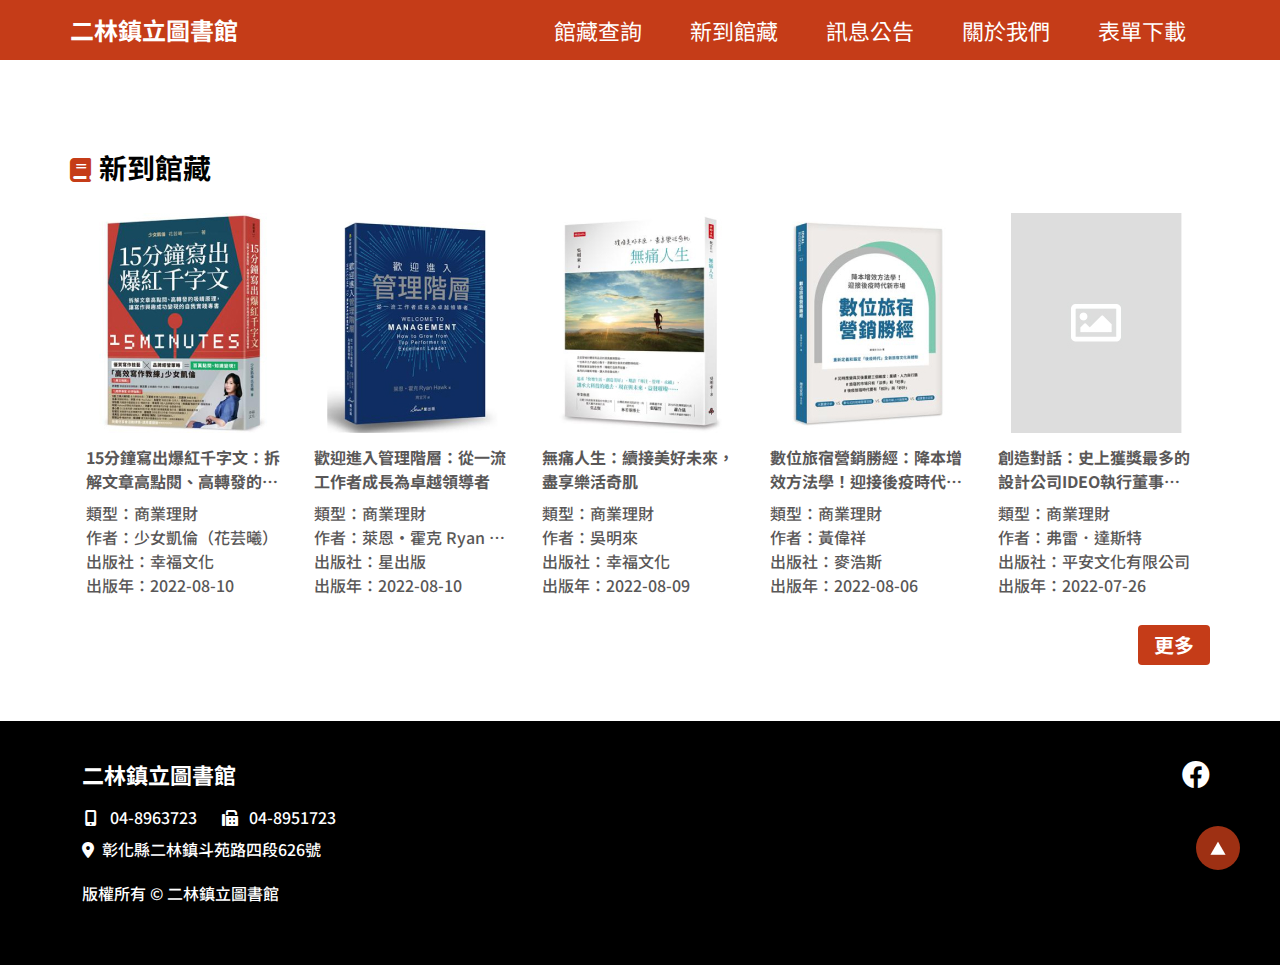
==== index.html @ ba922858 "1107-1800-index" ====
<!DOCTYPE html>
<html lang="zh-hant">

<head>
    <meta charset="UTF-8">
    <meta name="viewport" content="width=device-width, initial-scale=1.0">
    <title>二林圖書館-首頁</title>
    <!-- bootstrap -->
    <link rel="stylesheet" href="scss/bootstrap.min.css">
    <!-- css -->
    <link rel="stylesheet" href="scss/style.css">

</head>

<body>
    <!-- header -->
    <header id="header"></header>

    <main>
        <!-- 新到館藏 -->
        <section class="content-newbook">
            <div class="container">
                <h2><i class="fas fa-book"></i>新到館藏</h2>
                <div class="new-book-gp">
                    <a class="block" href="book-info.html">
                        <div class="top">
                            <img src="img/book1.jpg" alt="書籍封面">
                        </div>
                        <div class="bottom">
                            <div class="title ellipsis-lineClamp ">
                                15分鐘寫出爆紅千字文：拆解文章高點閱、高轉發的吸睛原理，讓寫作興趣成功變現的自我實踐專書
                            </div>
                            <div class="text-gp">
                                <p>類型：商業理財</p>
                                <p class="ellipsis">作者：少女凱倫（花芸曦）</p>
                                <p class="ellipsis">出版社：幸福文化</p>
                                <p>出版年：2022-08-10</p>
                            </div>
                        </div>
                    </a>
                    <a class="block" href="book-info.html">
                        <div class="top">
                            <img src="img/book2.jpg" alt="書籍封面">
                        </div>
                        <div class="bottom">
                            <div class="title ellipsis-lineClamp ">
                                歡迎進入管理階層：從一流工作者成長為卓越領導者
                            </div>
                            <div class="text-gp">
                                <p>類型：商業理財</p>
                                <p class="ellipsis">作者：萊恩・霍克 Ryan Hawk</p>
                                <p class="ellipsis">出版社：星出版</p>
                                <p>出版年：2022-08-10</p>
                            </div>
                        </div>
                    </a>
                    <a class="block" href="book-info.html">
                        <div class="top">
                            <img src="img/book3.jpg" alt="書籍封面">
                        </div>
                        <div class="bottom">
                            <div class="title ellipsis-lineClamp ">
                                無痛人生：續接美好未來，盡享樂活奇肌
                            </div>
                            <div class="text-gp">
                                <p>類型：商業理財</p>
                                <p class="ellipsis">作者：吳明來</p>
                                <p class="ellipsis">出版社：幸福文化</p>
                                <p>出版年：2022-08-09</p>
                            </div>
                        </div>
                    </a>
                    <a class="block" href="book-info.html">
                        <div class="top">
                            <img src="img/book4.jpg" alt="書籍封面">
                        </div>
                        <div class="bottom">
                            <div class="title ellipsis-lineClamp ">
                                數位旅宿營銷勝經：降本增效方法學！迎接後疫時代新市場
                            </div>
                            <div class="text-gp">
                                <p>類型：商業理財</p>
                                <p class="ellipsis">作者：黃偉祥</p>
                                <p class="ellipsis">出版社：麥浩斯</p>
                                <p>出版年：2022-08-06</p>
                            </div>
                        </div>
                    </a>
                    <a class="block" href="book-info.html">
                        <div class="top">
                            <img src="img/noimg.jpg" alt="書籍封面">
                        </div>
                        <div class="bottom">
                            <div class="title ellipsis-lineClamp ">
                                創造對話：史上獲獎最多的設計公司IDEO執行董事親授，掌握人心的7個頂尖溝通策略
                            </div>
                            <div class="text-gp">
                                <p>類型：商業理財</p>
                                <p class="ellipsis">作者：弗雷．達斯特</p>
                                <p class="ellipsis">出版社：平安文化有限公司</p>
                                <p>出版年：2022-07-26</p>
                            </div>
                        </div>
                    </a>
                </div>
                <div class="w-100 text-end">
                    <button type="button" onclick="javascript:location.href='book-info.html'">更多</button>
                </div>
            </div>
        </section>
    </main>

    <!-- footer -->
    <footer id="footer"></footer>

    <!-- jquery -->
    <script src="js/jquery-min.js"></script>

    <!-- bootstrap -->
    <script src="js/bootstrap.bundle.min.js"></script>

    <!-- 引入html header&footer -->
    <script>
        $(function () {
            $("#header").load('header.html');
            $("#footer").load("footer.html");
        });
    </script>

</body>

</html>
---- scss/style.css ----
@charset "UTF-8";
* {
  font-family: "Noto Sans TC", "微軟正黑體", sans-serif;
  box-sizing: border-box !important;
  /* font-awesome icon */
  /* type */
  /* 跳到主要內容區塊 */
}
* .container {
  width: 100%;
  max-width: 1140px;
  margin: auto;
  padding: 40px 0 56px 0;
}
@media (max-width: 1024px) {
  * .container {
    padding: 40px;
    max-width: unset;
  }
}
@media (max-width: 768px) {
  * .container {
    padding: 32px;
  }
}
@media (max-width: 568px) {
  * .container {
    padding: 24px;
  }
}
* #AU {
  font-size: 1.25rem;
  color: transparent;
  margin: 0 12px;
}
* #AU:focus {
  color: white !important;
}
* #AC {
  position: absolute;
  left: 7%;
  font-size: 1.25rem;
  color: #dcdddd;
  margin: 0 12px;
  color: transparent;
}
* #AC:focus {
  color: #F09C86;
}
@media (max-width: 1366px) {
  * #AC {
    left: -10px;
  }
}
* #AZ {
  color: transparent;
}
* #AZ:focus {
  position: absolute;
  left: 0;
  font-size: 1.25rem;
  color: #dcdddd;
  margin: 0 12px;
  color: white;
}
* h1 {
  font-size: 1.875rem;
  color: #C53C18;
  padding: 0;
  margin: 0;
  line-height: 1.25;
}
* h2 {
  font-size: 1.75rem;
  color: #C53C18;
  padding: 0;
  margin: 0;
  line-height: 1.25;
}
* h3 {
  font-size: 1.5rem;
  color: #C53C18;
  padding: 0;
  margin: 0;
  line-height: 1.25;
}
* h4 {
  font-size: 1.375rem;
  color: #C53C18;
  padding: 0;
  margin: 0;
  line-height: 1.25;
}
* h5 {
  font-size: 1.25rem;
  color: black;
  padding: 0;
  margin: 0;
  line-height: 1.25;
}
* p {
  font-size: 1rem;
  color: #595757;
  padding: 0;
  margin: 0;
  line-height: 1.5;
  font-weight: 500;
  text-align: justify;
  word-wrap: break-word;
  word-break: break-all;
}
* a {
  text-decoration: none !important;
  list-style: none !important;
  color: #C53C18;
}
* .notice {
  color: #da382d;
}
* i {
  margin-right: 8px;
}
* .i-icon-size {
  width: 18px !important;
  height: 18px !important;
  margin-right: 8px !important;
  -o-object-position: center;
     object-position: center;
  vertical-align: middle !important;
  text-align: center;
  color: #000;
}
* :focus {
  outline: #fcd256 dotted 3px !important;
}
* :focus > :focus-within {
  outline: #fcd256 dotted 3px !important;
}
* .clearfix {
  clear: both;
}
* h1,
* h2,
* h3,
* h4,
* h5,
* h6 {
  font-weight: bold;
}
* a {
  text-decoration: none;
  list-style: none;
}
* .ellipsis {
  overflow: hidden;
  white-space: nowrap;
  text-overflow: ellipsis;
}
* .ellipsis-lineClamp {
  display: -webkit-box;
  -webkit-line-clamp: 2; /*行數*/
  -webkit-box-orient: vertical;
  overflow: hidden;
}
* hr {
  border-top: 1px solid #F09C86;
  margin: 0;
  margin: auto;
}
* input[type=button],
* select {
  -webkit-appearance: none; /* Safari & Chrome */
  -moz-appearance: none; /* FireFox */
  appearance: none;
}
* input {
  display: inline-block;
  width: initial;
  height: 40px;
  border-radius: 8px;
  border: solid 1px #8F8F8F;
  background-color: white;
  color: #595757;
  padding: 0 16px;
  font-size: 1rem;
  line-height: 1.5;
}
* input[type=submit], * input[type=reset] {
  display: inline-block;
  width: initial;
  padding: 0 24px;
  height: 40px;
  background-color: #C53C18;
  color: white;
  font-size: 1.375rem;
  font-weight: bold;
  line-height: 40px;
  border: none;
  border-radius: 8px;
  text-decoration: none;
  cursor: pointer;
}
* input[type=submit]:hover, * input[type=reset]:hover {
  background-color: black;
}
@media (max-width: 568px) {
  * input[type=submit], * input[type=reset] {
    width: 100%;
  }
}
* input[type=button] {
  display: inline-block;
  width: initial;
  background-color: transparent;
  border: solid 1px #C53C18;
  border-radius: 8px;
  color: #C53C18;
  font-size: 1.375rem;
  font-weight: bold;
  padding: 0;
  text-decoration: none;
  margin: 12px 0;
  cursor: pointer;
}
* input[type=button]:hover {
  background-color: black;
  color: white;
  border: solid 1px black;
}
* input[disabled] {
  background-color: #F09C86;
}
* input[disabled]:hover {
  background-color: #F09C86;
}
* input[type=file] {
  border: none;
  padding: 0;
}
* input[type=checkbox], * input[type=radio] {
  width: 20px;
  height: 20px;
  line-height: 2;
  margin-right: 8px;
  margin-bottom: 0;
  display: inline;
}
@media (max-width: 568px) {
  * input[type=checkbox], * input[type=radio] {
    width: 25px;
    height: 25px;
  }
}
* ::-moz-placeholder {
  color: #595757;
  font-size: 1rem;
}
* ::placeholder {
  color: #595757;
  font-size: 1rem;
}
* label {
  margin-bottom: 12px;
  font-size: 1.25rem;
  font-weight: bold;
}
* input,
* select,
* textarea {
  width: 100%;
  margin-bottom: 12px;
  font-size: 1rem;
  color: #595757;
  border-radius: 5px;
  border: solid 1px #8F8F8F;
}
* select {
  width: 100%;
  height: 40px;
  border-radius: 5px;
  border: solid 1px #8F8F8F;
  background: url("../img/chevron-down-solid.svg") no-repeat scroll transparent;
  background-position: 97% center;
  background-color: white;
  color: #595757;
  padding: 0 16px;
}
* select::-ms-expand {
  display: none;
}
* select option {
  color: #595757;
}
* .radio-gp {
  position: relative;
  cursor: pointer;
  font-size: 22px;
  -webkit-user-select: none;
  -moz-user-select: none;
  user-select: none;
  font-size: 1.375rem;
  line-height: 2.0625rem;
  display: inline-block;
  padding-left: 40px;
  padding-right: 20px;
  margin-top: 12px;
}
* .radio-gp input {
  position: absolute;
  opacity: 0;
  cursor: pointer;
}
* .radio-gp input[type=radio] {
  margin-right: 36px;
}
* .radio-gp input[type=radio]:disabled ~ span {
  background-color: #FCF4F1;
}
* .radio-gp input:checked ~ .checkmark {
  background-color: #C53C18;
}
* .radio-gp input:checked ~ .checkmark:after {
  display: block;
}
* .radio-gp .checkmark {
  position: absolute;
  top: 2px;
  left: 0;
  height: 22px;
  width: 22px;
  background-color: white;
  border: 1px solid #8F8F8F;
  border-radius: 50%;
  margin-right: 36px;
}
* .radio-gp .checkmark:after {
  content: "";
  position: absolute;
  display: none;
  top: 50%;
  left: 50%;
  width: 7px;
  height: 7px;
  transform: translate(-50%, -50%);
  border-radius: 50%;
  background: white;
}
* .radio-gp .sticky {
  position: fixed;
  top: 0;
  width: 100%;
}
* .checkbox-gp {
  position: relative;
  cursor: pointer;
  font-size: 22px;
  -webkit-user-select: none;
  -moz-user-select: none;
  user-select: none;
  font-size: 1.375rem;
  line-height: 2.0625rem;
  display: inline-block;
  padding-left: 40px;
  padding-right: 20px;
  margin-top: 12px;
}
* .checkbox-gp input {
  position: absolute;
  opacity: 0;
  cursor: pointer;
}
* .checkbox-gp input[type=checkbox] {
  margin-right: 36px;
}
* .checkbox-gp input[type=checkbox]:disabled ~ span {
  background-color: #FCF4F1;
}
* .checkbox-gp input:checked ~ .checkmark {
  background-color: #C53C18;
}
* .checkbox-gp input:checked ~ .checkmark:after {
  display: block;
}
* .checkbox-gp .checkmark {
  position: absolute;
  top: 2px;
  left: 0;
  height: 22px;
  width: 22px;
  background-color: white;
  border: 1px solid #8F8F8F;
  border-radius: 10%;
  margin-right: 36px;
}
* .checkbox-gp .checkmark:after {
  content: "";
  position: absolute;
  display: none;
  top: 13%;
  left: 35%;
  width: 8px;
  height: 13px;
  border: solid white;
  border-width: 0 3px 3px 0;
  transform: rotate(45deg);
}
* .switch-gp {
  position: relative;
  display: inline-block;
  margin-top: 12px;
  padding-left: 70px;
}
* .switch-gp input {
  opacity: 0;
  width: 0;
  height: 0;
}
* .switch-gp input:checked + .slider {
  background-color: #C53C18;
}
* .switch-gp input:checked + .slider:before {
  transform: translateX(24px);
}
* .switch-gp input[type=checkbox] {
  margin-right: 36px;
}
* .switch-gp input[type=checkbox]:disabled ~ span {
  background-color: #FCF4F1;
}
* .switch-gp .slider {
  width: 50px;
  height: 24px;
  position: absolute;
  cursor: pointer;
  top: 0;
  left: 0;
  right: 0;
  bottom: 0;
  background-color: #8F8F8F;
  transition: 0.4s;
  border-radius: 50px;
}
* .switch-gp .slider:before {
  position: absolute;
  content: "";
  height: 18px;
  width: 18px;
  left: 4px;
  bottom: 3px;
  background-color: white;
  transition: 0.4s;
  border-radius: 50%;
}
* .states {
  text-align: center;
  color: white;
  padding: 3px 5px;
  border-radius: 5px;
  font-size: 1rem;
  margin: 0;
}
* .state-green {
  background-color: #88bc3b;
}
* .state-blue {
  background-color: #0290cc;
}
* .state-gray {
  background-color: #797979;
}
* .state-red {
  background-color: #da382d;
}
* .state-orange {
  background-color: #f2aa1f;
}
* button {
  padding: 5px 16px;
  background-color: #C53C18;
  border-radius: 4px;
  border: none;
  font-size: 1.25rem;
  color: white;
  font-weight: bold;
  cursor: pointer;
}
* button:hover {
  background-color: black;
  transition-duration: 0.5s;
}
* button[disabled] {
  background-color: #F09C86;
}
* button[disabled]:hover {
  background-color: #F09C86;
}
* button .fas {
  margin-right: 20px;
}
* .bg-green {
  background-color: #90c541;
}
* .btn-outline {
  padding: 4px 16px;
  background-color: transparent;
  border: solid 1px #C53C18;
  font-size: 1.375rem;
  color: #C53C18;
  font-weight: bold;
  border-radius: 8px;
}
@media (max-width: 568px) {
  * .btn-outline {
    margin-bottom: 12px;
  }
}
* .btn-outline:hover {
  background-color: black;
  box-shadow: black 0 0 0 1px;
  color: white;
  transition-duration: 0.5s;
}
* .btn-outline:hover a {
  color: white !important;
}
* .btn-outline[disabled] {
  background-color: #F09C86;
}
* .btn-outline[disabled]:hover {
  background-color: #F09C86;
}
* .btn-outline .fas {
  margin-right: 20px;
}
* .outline-BK {
  border: solid 1px black;
  color: black;
}
* .for_accessibility .go-main {
  position: absolute;
  top: 8px;
  left: 0;
  z-index: 1000;
  width: 1px;
  height: 1px;
  white-space: nowrap;
  overflow: hidden;
  color: #fff;
}
@media (max-width: 1536px) {
  * .for_accessibility .go-main {
    left: 21%;
  }
}
@media (max-width: 1024px) {
  * .for_accessibility .go-main {
    left: 5%;
  }
}
* .for_accessibility .go-main:focus {
  width: auto;
  height: auto;
  padding: 6px;
  background-color: #000;
}
* .for_accessibility div {
  position: absolute;
  width: 2px;
  height: 2px;
  background-color: transparent;
  opacity: 0.1;
}
* .swiper-container {
  background: white;
}
@media (max-width: 568px) {
  * .swiper-container .swiper-button-next,
  * .swiper-container .swiper-button-prev {
    display: none;
  }
}
* .swiper-container .swiper-slide {
  position: relative;
  text-align: center;
  font-size: 18px;
  /* Center slide text vertically */
  display: flex;
  justify-content: center;
  align-items: center;
}
* .swiper-container .swiper-slide:hover .info {
  bottom: 0;
}
* .swiper-container .swiper-slide img {
  width: 100%;
  height: 450px;
  -o-object-fit: cover;
     object-fit: cover;
}
@media (max-width: 568px) {
  * .swiper-container .swiper-slide img {
    height: unset;
    aspect-ratio: 16/9;
  }
}
* .swiper-container .swiper-slide .info {
  position: absolute;
  bottom: -100%;
  background-color: rgba(0, 0, 0, 0.3);
  color: white;
  width: 100%;
  padding: 8px 16px;
  font-size: 1rem;
  transition: 0.5s;
}
* .modal-template {
  padding: 0;
}
* .modal-template .modal-dialog {
  max-width: 650px;
}
* .modal-template .modal-dialog .modal-content {
  border-radius: 15px;
}
* .modal-template .modal-dialog .modal-content .modal-header {
  width: 100%;
  border-bottom: none;
  padding: 0;
  margin: 36px 0;
}
@media (max-width: 320px) {
  * .modal-template .modal-dialog .modal-content .modal-header {
    margin-top: 20px;
  }
}
* .modal-template .modal-dialog .modal-content .modal-header .modal-title {
  width: 100%;
  text-align: center;
}
* .modal-template .modal-dialog .modal-content .modal-header .close {
  position: absolute;
  top: 16px;
  right: 16px;
}
* .modal-template .modal-dialog .modal-content .modal-header .close:hover {
  background-color: unset;
}
* .modal-template .modal-dialog .modal-content .modal-body {
  width: 100%;
  margin: auto;
  padding: 0 56px;
}
@media (max-width: 568px) {
  * .modal-template .modal-dialog .modal-content .modal-body {
    padding: 0 32px;
  }
}
@media (max-width: 320px) {
  * .modal-template .modal-dialog .modal-content .modal-body {
    padding: 0 32px;
  }
}
* .modal-template .modal-dialog .modal-content .modal-body img {
  width: 80px;
  height: 80px;
  margin-bottom: 12px;
}
* .modal-template .modal-dialog .modal-content .modal-body .form-gp {
  width: 100%;
  display: flex;
  justify-content: space-between;
  flex-wrap: wrap;
  margin-bottom: 20px;
}
@media (max-width: 568px) {
  * .modal-template .modal-dialog .modal-content .modal-body .form-gp {
    flex-wrap: wrap;
    margin-bottom: 12px;
  }
}
* .modal-template .modal-dialog .modal-content .modal-body .form-gp label {
  width: 40%;
  font-size: 1.25rem;
  line-height: 1.5;
  font-weight: bold;
  color: black;
  margin: 0;
}
@media (max-width: 568px) {
  * .modal-template .modal-dialog .modal-content .modal-body .form-gp label {
    width: 100%;
  }
}
* .modal-template .modal-dialog .modal-content .modal-body .form-gp input,
* .modal-template .modal-dialog .modal-content .modal-body .form-gp select {
  width: 60%;
}
@media (max-width: 568px) {
  * .modal-template .modal-dialog .modal-content .modal-body .form-gp input,
  * .modal-template .modal-dialog .modal-content .modal-body .form-gp select {
    width: 100%;
  }
}
* .modal-template .modal-dialog .modal-content .modal-body .form-gp .text {
  width: 100%;
  display: flex;
  justify-content: flex-end;
  font-size: 1rem;
}
* .modal-template .modal-dialog .modal-content .modal-body .form-gp .text p {
  padding-top: 0;
  text-align: right;
  font-weight: normal;
}
* .modal-template .modal-dialog .modal-content .modal-body .code-gp {
  width: 100%;
  padding: 0;
  display: flex;
  margin-bottom: 12px;
  flex-wrap: wrap;
  margin-bottom: 20px;
}
@media (max-width: 1024px) {
  * .modal-template .modal-dialog .modal-content .modal-body .code-gp {
    justify-content: start;
  }
}
* .modal-template .modal-dialog .modal-content .modal-body .code-gp label {
  width: 40%;
  text-align: left;
}
@media (max-width: 568px) {
  * .modal-template .modal-dialog .modal-content .modal-body .code-gp label {
    width: 30%;
  }
}
* .modal-template .modal-dialog .modal-content .modal-body .code-gp .text-gp {
  width: 50%;
  display: flex;
  align-items: center;
}
@media (max-width: 568px) {
  * .modal-template .modal-dialog .modal-content .modal-body .code-gp .text-gp {
    width: 100%;
    justify-content: start;
    flex-wrap: wrap;
  }
}
* .modal-template .modal-dialog .modal-content .modal-body .code-gp .text-gp .code {
  width: 60%;
  margin-right: 10px;
}
@media (max-width: 568px) {
  * .modal-template .modal-dialog .modal-content .modal-body .code-gp .text-gp .code {
    width: 100%;
    justify-content: space-between;
    margin-bottom: 15px;
  }
}
@media (max-width: 320px) {
  * .modal-template .modal-dialog .modal-content .modal-body .code-gp .text-gp .code {
    margin-right: 0;
  }
}
* .modal-template .modal-dialog .modal-content .modal-body .code-gp .text-gp .RP {
  height: 25px;
  margin: 0;
  margin-right: 10px;
}
@media (max-width: 1366px) {
  * .modal-template .modal-dialog .modal-content .modal-body .code-gp .text-gp .RP {
    width: auto;
    max-height: unset;
    height: 30px;
  }
}
@media (max-width: 568px) {
  * .modal-template .modal-dialog .modal-content .modal-body .code-gp .text-gp .RP {
    height: 35px;
    margin-left: 0;
  }
}
@media (max-width: 320px) {
  * .modal-template .modal-dialog .modal-content .modal-body .code-gp .text-gp .RP {
    height: 30px;
  }
}
* .modal-template .modal-dialog .modal-content .modal-body .code-gp .text-gp .reform {
  height: 20px;
  width: 20px;
  margin: 0;
}
* .modal-template .modal-dialog .modal-content .modal-body h6 {
  margin-bottom: 4px;
}
* .modal-template .modal-dialog .modal-content .modal-body p {
  margin-bottom: 20px;
}
* .modal-template .modal-dialog .modal-content .modal-body p.notice {
  text-align: right;
}
* .modal-template .modal-dialog .modal-content .modal-footer {
  border-top: none;
  margin-bottom: 48px;
  padding: 0;
  padding: 0 56px;
}
@media (max-width: 568px) {
  * .modal-template .modal-dialog .modal-content .modal-footer {
    padding: 0 32px;
    display: flex;
    flex-direction: column;
  }
  * .modal-template .modal-dialog .modal-content .modal-footer button {
    width: 100%;
    margin: 0;
  }
  * .modal-template .modal-dialog .modal-content .modal-footer button:not(:first-child) {
    margin-top: 20px;
  }
}
* .bgimg {
  -o-object-fit: cover;
     object-fit: cover;
  width: 100%;
  min-height: 100vh;
  -o-object-position: center center;
     object-position: center center;
}
* .pagination {
  width: 100%;
  display: flex;
  justify-content: flex-end;
  margin-top: 36px;
  white-space: nowrap;
  flex-direction: row;
}
@media (max-width: 568px) {
  * .pagination {
    justify-content: center;
    text-align: left;
    white-space: unset;
  }
}
* .pagination ul {
  margin: 0;
  padding: 0;
}
* .pagination ul li {
  display: inline;
  text-decoration: none;
  padding: 0;
}
* .pagination ul li a {
  display: inline;
  padding: 5px 12px;
  border: solid 1px #F09C86;
  margin: -2px;
  font-size: 1rem;
  line-height: 3rem;
  color: #C53C18;
}
@media (max-width: 375px) {
  * .pagination ul li a {
    width: 100%;
    padding: 5px 15px;
  }
}
@media (max-width: 320px) {
  * .pagination ul li a {
    width: 100%;
    padding: 5px 10px;
  }
}
* .pagination ul li a:hover {
  background-color: #F09C86;
}
* .pagination ul li .active {
  background-color: #C53C18;
  color: white;
}
* .pagination ul li .fas {
  font-size: 1rem;
  color: #C53C18;
}

body.modal-open {
  padding-right: 0px !important;
  padding-left: 0px !important;
  overflow-y: auto;
}

html {
  box-sizing: border-box;
  scroll-behavior: smooth;
}
@media (max-width: 375px) {
  html {
    font-size: 0.875rem;
  }
}

body {
  width: 100%;
  font-size: 1rem;
  margin: 0 !important;
  padding: 0 !important;
  background-color: white !important;
}
body .navbar {
  padding: 0;
}
body .navbar .mainMenu .pc {
  height: 60px;
  position: fixed;
  top: 0px;
  left: 0;
  z-index: 999;
  width: 100%;
  display: flex;
  justify-content: center;
  background-color: #C53C18;
}
@media (max-width: 768px) {
  body .navbar .mainMenu .pc {
    display: none;
  }
}
body .navbar .mainMenu .pc .container {
  padding: 0;
  margin: 0;
  width: 1140px;
  display: flex;
  justify-content: space-between;
}
body .navbar .mainMenu .pc .container .navbar-L {
  width: 25%;
  height: 100%;
  display: flex;
  align-items: center;
}
@media (max-width: 1024px) {
  body .navbar .mainMenu .pc .container .navbar-L {
    margin-left: 20px;
  }
}
body .navbar .mainMenu .pc .container .navbar-L img {
  width: 300px;
}
body .navbar .mainMenu .pc .container .navbar-L h1 {
  font-size: 1.5rem;
  color: white;
  margin: 0;
  padding: 0;
}
body .navbar .mainMenu .pc .container .navbar-R {
  width: 75%;
  height: 100%;
  color: white;
  display: flex;
  justify-content: flex-end;
  position: relative;
}
@media (max-width: 1024px) {
  body .navbar .mainMenu .pc .container .navbar-R {
    margin-right: 20px;
  }
}
body .navbar .mainMenu .pc .container .navbar-R a {
  color: inherit;
  display: inline;
}
body .navbar .mainMenu .pc .container .navbar-R a .titile {
  font-size: 1.375rem;
  margin: 10px;
  padding: 0;
  color: inherit;
  margin: 0;
}
body .navbar .mainMenu .pc .container .navbar-R a .titile:hover {
  border-bottom: solid 3px white;
}
body .navbar .mainMenu .pc .container .navbar-R .nav-function {
  position: relative;
  padding: 0 24px;
  display: flex;
  align-items: center;
}
body .navbar .mainMenu .pc .container .navbar-R .nav-function:hover .nav-list {
  display: block;
  transition-duration: 0.5s;
}
body .navbar .mainMenu .pc .container .navbar-R .nav-list {
  display: none;
  text-align: center;
  position: absolute;
  top: 80px;
  left: 0;
  transform: translateX(-30%);
  width: 180px;
  border-radius: 0 0 8px 8px;
  padding: 0 20px 10px 20px;
  background-color: #75240f;
}
body .navbar .mainMenu .pc .container .navbar-R .nav-list .title {
  margin: 0;
  padding: 0;
  line-height: 3.4375rem;
  color: white;
}
body .navbar .mainMenu .pc .container .navbar-R .nav-list .title:hover {
  color: #F09C86;
}
body .navbar .mainMenu .mobile {
  display: none;
  width: 100vw;
  height: 60px;
  color: white;
  background-color: #C53C18;
}
@media (max-width: 768px) {
  body .navbar .mainMenu .mobile {
    display: block;
    position: fixed;
    left: 0;
    top: 0;
    z-index: 999;
  }
}
body .navbar .mainMenu .mobile .menu {
  position: absolute;
  top: 0;
  left: 0px;
  display: flex;
}
body .navbar .mainMenu .mobile .menu .fas.fa-bars {
  font-size: 30px;
  line-height: 60px;
  padding: 0 20px;
  color: inherit;
}
body .navbar .mainMenu .mobile .menu ul {
  display: inline-block;
  width: 100vw;
  height: 100vh;
  background-color: rgba(0, 0, 0, 0.9);
  font-size: 1.375rem;
  line-height: 60px;
  position: absolute;
  top: 60px;
  left: -110vw;
  margin: 0;
  padding: 10px 0 0 0;
  text-align: center;
  transition-duration: 0.7s;
}
body .navbar .mainMenu .mobile .menu ul .nav-item.dropdown .dropdown-menu {
  background-color: #75240F;
  color: white;
  text-align: center;
}
body .navbar .mainMenu .mobile .menu ul .nav-item.dropdown .dropdown-menu .dropdown-item {
  padding: 15px 0;
}
body .navbar .mainMenu .mobile .menu ul .nav-item.dropdown .nav-link.dropdown-toggle {
  padding: 5px 0;
}
body .navbar .mainMenu .mobile .menu a {
  color: white;
}
body .navbar .mainMenu .mobile .menu .active-ul {
  display: inline-block;
  color: #C53C18;
  transition-duration: 0.7s;
  top: 60px;
  left: 0;
}
body .navbar .mainMenu .mobile .menu .active-ul li {
  color: #C53C18;
  font-size: 1.5rem;
}
body .navbar .mainMenu .mobile .menu .active-ul li a {
  display: block;
  line-height: 3.5;
}
body .navbar .mainMenu .mobile .logo {
  width: 100%;
  height: 60px;
  display: flex;
  justify-content: center;
  align-items: center;
}
body .navbar .mainMenu .mobile .logo img {
  height: 45px;
}
@media (max-width: 320px) {
  body .navbar .mainMenu .mobile .logo img {
    padding: 5px 0;
  }
}
body .navbar .mainMenu .mobile .logo h1 {
  color: white;
  font-size: 1.5rem;
}
body .footer {
  width: 100%;
  background-color: black;
}
body .footer .container {
  display: flex;
}
body .footer .container .contact {
  width: 80%;
}
body .footer .container .contact h4 {
  width: 100%;
  color: white;
  margin-bottom: 12px;
}
body .footer .container .contact .text-gp .text-row {
  width: 100%;
  display: flex;
  flex-wrap: wrap;
  flex-direction: row;
  text-align: justify;
}
@media (max-width: 568px) {
  body .footer .container .contact .text-gp .text-row {
    margin-bottom: 20px;
  }
}
body .footer .container .contact .text-gp .text-row h5 {
  color: white;
  margin-right: 12px;
}
body .footer .container .contact .text-gp .text-row .fas,
body .footer .container .contact .text-gp .text-row .far {
  color: white;
  width: 18px;
  height: 18px;
  text-align: center;
  margin-right: 10px;
}
body .footer .container .contact .text-gp p {
  color: white;
  line-height: 2;
  margin-right: 24px;
}
body .footer .container .contact .text-gp .copyright {
  margin-top: 12px;
}
body .footer .container .link {
  width: 20%;
  text-align: right;
}
body .footer .container .link i {
  font-size: 1.75rem;
  color: white;
  margin: 0;
}
body .back-top {
  width: 44px;
  height: 44px;
  z-index: 999;
  position: fixed;
  right: 40px;
  bottom: 30px;
  border-radius: 50%;
  font-size: 1rem;
  line-height: 44px;
  text-align: center;
  background-color: rgba(197, 60, 24, 0.8);
  color: white;
}
@media (max-width: 568px) {
  body .back-top {
    font-size: 1rem;
    right: 25px;
    bottom: 25px;
    background-color: rgba(197, 60, 24, 0.8);
    color: white;
  }
}
body table {
  border-collapse: collapse;
  width: 100%;
  table-layout: auto;
}
body table th,
body table td {
  border: 1px solid #F09C86;
  padding: 8px 8px;
  text-align: center;
}
body table tr:nth-child(even) {
  background-color: rgba(240, 156, 134, 0.1);
}
body table tr th {
  background-color: rgba(240, 156, 134, 0.5);
  text-align: center;
}
@media (max-width: 568px) {
  body table tr th:nth-child(1) {
    width: 25%;
  }
}
body table tr td {
  color: #595757;
}
@media (max-width: 568px) {
  body table tr td {
    flex-wrap: wrap;
    text-align: left;
  }
}
body table tr .btn {
  margin: 0 4px;
}
@media (max-width: 768px) {
  body table tr .btn {
    margin: 4px 12px;
  }
}
@media (max-width: 568px) {
  body table tr .btn {
    margin: 12px 12px 12px 0 !important;
  }
}
body table tr .btn-primary {
  background-color: #C53C18;
}
@media (max-width: 568px) {
  body .mb-separate thead {
    display: none;
  }
}
@media (max-width: 568px) {
  body .mb-separate tr {
    display: block;
    margin-bottom: 20px !important;
  }
}
@media (max-width: 568px) {
  body .mb-separate tr:nth-child(even) {
    background-color: transparent;
  }
}
body .mb-separate tr th {
  background-color: rgba(240, 156, 134, 0.5);
  text-align: center;
}
@media (max-width: 568px) {
  body .mb-separate tr td {
    display: block;
    flex-wrap: wrap;
    text-align: left;
    line-height: 1.75;
  }
  body .mb-separate tr td::before {
    width: 100%;
    display: block;
    content: attr(data-title);
    font-weight: bold;
    font-size: 1rem;
    text-align: left;
    color: black;
    margin-bottom: 4px;
  }
  body .mb-separate tr td:nth-child(odd) {
    background-color: rgba(240, 156, 134, 0.1);
  }
}
body [role=table] [role=cloumheader],
body [role=table] [role=cell] {
  border: 1px solid #F09C86;
  padding: 8px 8px;
  text-align: center;
  /* 這裡的寬度是可根據需求彈性設定的 */
  flex-basis: 100%;
  table-layout: auto;
}
body [role=table] [role=row] {
  display: flex;
  flex-direction: row;
}
body [role=table] [role=row]:nth-child(even) {
  background-color: rgba(240, 156, 134, 0.1);
}
body [role=table] [role=row] [role=cloumheader] {
  background-color: rgba(240, 156, 134, 0.5);
  text-align: center;
  display: flex;
  align-items: center;
  justify-content: center;
  word-break: break-all;
}
@media (max-width: 568px) {
  body [role=table] [role=row] [role=cloumheader]:nth-child(1) {
    width: 25%;
  }
}
body [role=table] [role=row] [role=cell] {
  color: #595757;
  display: flex;
  align-items: center;
  justify-content: center;
  flex-basis: 100%;
  word-break: break-all;
}
@media (max-width: 568px) {
  body [role=table] [role=row] [role=cell] {
    flex-wrap: wrap;
    text-align: left;
  }
}
body [role=table] [role=row] .btn {
  margin: 0 4px;
}
@media (max-width: 768px) {
  body [role=table] [role=row] .btn {
    margin: 4px 4px;
  }
}
@media (max-width: 568px) {
  body [role=table] [role=row] .btn {
    margin: 12px 12px 12px 0 !important;
  }
}
body [role=table] [role=row] .btn-primary {
  background-color: #C53C18;
}
@media (max-width: 568px) {
  body div.mb-separate .thead {
    display: none;
  }
}
@media (max-width: 568px) {
  body div.mb-separate [role=row] {
    display: block;
    margin-bottom: 20px !important;
  }
}
@media (max-width: 568px) {
  body div.mb-separate [role=row]:nth-child(even) {
    background-color: transparent;
  }
}
body div.mb-separate [role=row] [role=cloumheader] {
  background-color: rgba(240, 156, 134, 0.5);
  text-align: center;
}
@media (max-width: 568px) {
  body div.mb-separate [role=row] [role=cell] {
    display: block;
    flex-wrap: wrap;
    text-align: left;
    line-height: 1.75;
  }
  body div.mb-separate [role=row] [role=cell]::before {
    width: 100%;
    display: block;
    content: attr(data-title);
    font-weight: bold;
    font-size: 1rem;
    text-align: left;
    color: black;
    margin-bottom: 4px;
  }
  body div.mb-separate [role=row] [role=cell]:nth-child(odd) {
    background-color: rgba(240, 156, 134, 0.1);
  }
}
body .new {
  display: none;
}
body .active-list {
  display: block;
}
body .new-btn {
  margin-bottom: 20px;
}
body .new-btn button {
  margin-right: 12px;
}
body .list {
  display: flex;
  align-items: center;
  padding: 12px 32px;
}
@media (max-width: 568px) {
  body .list {
    padding: 16px 24px;
    width: 100%;
    flex-wrap: wrap;
  }
}
body .list a {
  color: #595757;
  font-size: 1rem;
  line-height: 2rem;
}
body .list a i {
  color: #C53C18;
  margin-right: 8px;
}
body .head {
  background-color: #C53C18;
}
@media (max-width: 568px) {
  body .head {
    border-radius: unset;
    display: flex;
    justify-content: space-between;
    flex-direction: row;
    flex-wrap: nowrap;
  }
}
body .head p {
  color: white;
  font-weight: bold;
}
body .blue {
  background-color: #FCF4F1;
}
body .green {
  background-color: #e9f3d9;
}
body .white {
  background-color: white;
}
body span {
  margin-right: 8px;
}
@media (max-width: 568px) {
  body span {
    width: 100%;
    margin-bottom: 4px;
  }
}
body .info-top {
  margin-top: 60px;
  display: flex;
  justify-content: space-between;
  align-items: center;
  flex-wrap: wrap;
}
@media (max-width: 1024px) {
  body .info-top {
    margin-top: 52px;
  }
}
@media (max-width: 568px) {
  body .info-top {
    margin-top: 12px;
  }
}
body .info-top ul {
  list-style: none;
  margin: 0;
  padding: 0;
  font-size: 1rem;
  color: #C53C18;
}
@media (max-width: 568px) {
  body .info-top ul {
    width: 100%;
  }
}
body .info-top ul li {
  display: inline;
  padding-right: 24px;
}
@media (max-width: 568px) {
  body .info-top ul li {
    display: block;
  }
}
body .info-top ul .far {
  width: 13px;
  color: #C53C18;
  font-size: 1rem;
  margin-right: 10px;
}
body .info-top .fontsize {
  display: flex;
  justify-content: end;
  align-items: center;
  text-align: right;
  padding: 0;
  margin-left: 20px;
}
@media (max-width: 568px) {
  body .info-top .fontsize {
    display: none;
  }
}
body .info-top .fontsize p {
  margin: 0;
  margin-right: 5px;
}
body .info-top .fontsize .option {
  background-color: #FCF4F1;
  color: black;
  padding: 0 4px;
  margin: 0 5px;
  border-radius: 2px;
}
body .info-top .fontsize .active {
  background-color: #C53C18;
  color: white;
}
body .info-body img {
  width: 100%;
  max-height: 600px;
  -o-object-position: center;
     object-position: center;
  margin-top: 20px;
}
@media (max-width: 768px) {
  body .info-body img {
    max-height: 400px;
  }
}
@media (max-width: 568px) {
  body .info-body img {
    max-height: 300px;
  }
}
body .info-body p {
  margin: 20px 0;
}
body .small {
  font-size: 90%;
}
body .middle {
  font-size: 100%;
}
body .big {
  font-size: 110%;
  line-height: 1.75;
}
body .breadcrumb {
  width: 100%;
  background-color: white;
  padding: 12px 0;
  margin: 0;
  position: absolute;
  top: 130px;
  left: 0;
}
@media (max-width: 1024px) {
  body .breadcrumb {
    padding-left: 32px;
  }
}
@media (max-width: 768px) {
  body .breadcrumb {
    top: 60px;
  }
}
@media (max-width: 568px) {
  body .breadcrumb {
    padding-left: 0;
    background-color: #FCF4F1;
    border-radius: 0;
  }
}
body .breadcrumb .container {
  padding: 0;
}
@media (max-width: 568px) {
  body .breadcrumb .container {
    width: 100%;
    margin: 0;
    padding: 0 20px;
  }
}
body .breadcrumb .container ul {
  padding: 0;
  margin: 0;
  display: inline;
  list-style: none;
}
body .breadcrumb .container ul a {
  color: #595757;
}
body .breadcrumb .container ul a:hover .fas, body .breadcrumb .container ul a:hover p {
  color: #C53C18;
}
body .breadcrumb .container ul li {
  color: #595757;
  line-height: 1rem;
  display: inline;
  list-style: none;
  margin-right: 5px;
}
body .breadcrumb .container ul .fas {
  font-size: 1rem;
  line-height: 1rem;
  color: #595757;
}
body .breadcrumb .container ul span {
  color: black;
}
body main {
  padding-top: 80px;
}
@media (max-width: 768px) {
  body main {
    padding-top: 60px;
  }
}
body main .scroll-indicator-gp {
  position: fixed;
  top: 120px;
  z-index: 1000;
  width: 100%;
}
@media (max-width: 768px) {
  body main .scroll-indicator-gp {
    top: 0;
  }
}
body main .scroll-indicator-gp .progress-container {
  width: 100%;
  height: 5px;
  background: #f2f2f2;
}
@media (max-width: 568px) {
  body main .scroll-indicator-gp .progress-container {
    height: 6px;
  }
}
body main .scroll-indicator-gp .progress-container .progress-bar {
  height: inherit;
  background: rgba(197, 60, 24, 0.8);
  width: 0%;
}
body main h2 {
  color: black;
}
body main h2 i {
  font-size: 1.5rem;
  color: #C53C18;
}
body main .content-newbook .new-book-gp {
  margin: 12px 0;
  display: flex;
  justify-content: space-between;
  flex-wrap: wrap;
}
@media (max-width: 768px) {
  body main .content-newbook .new-book-gp {
    justify-content: start;
  }
}
@media (max-width: 568px) {
  body main .content-newbook .new-book-gp {
    flex-wrap: wrap;
  }
}
body main .content-newbook .new-book-gp .block {
  width: 20%;
  padding: 16px;
}
@media (max-width: 768px) {
  body main .content-newbook .new-book-gp .block {
    width: 33%;
  }
}
@media (max-width: 568px) {
  body main .content-newbook .new-book-gp .block {
    width: 50%;
    padding-bottom: 0;
  }
}
body main .content-newbook .new-book-gp .block .top {
  margin-bottom: 12px;
}
body main .content-newbook .new-book-gp .block .top img {
  -o-object-fit: contain;
     object-fit: contain;
  width: 100%;
  height: 100%;
  max-height: 220px;
}
body main .content-newbook .new-book-gp .block .bottom .title {
  color: #595757;
  font-weight: bold;
  margin-bottom: 8px;
}
body main .section-lightbox {
  display: flex;
  flex-wrap: wrap;
  margin-top: 12px;
}
body main .section-lightbox .block {
  width: 31%;
  margin: 0;
  padding: 0;
  margin-right: 20px;
  margin-bottom: 20px;
}
@media (max-width: 768px) {
  body main .section-lightbox .block {
    width: 47%;
  }
}
@media (max-width: 568px) {
  body main .section-lightbox .block {
    width: 100%;
    margin: 0;
    margin-bottom: 12px;
  }
}
body main .section-lightbox .block a img {
  width: 100%;
  aspect-ratio: 16/9;
  -o-object-fit: cover;
     object-fit: cover;
  -o-object-position: center;
     object-position: center;
  margin: 0;
}
body main .section-lightbox .block .title {
  font-size: 1.25rem;
  margin: 0;
  padding: 0;
  margin-top: 8px;
  line-height: 1.5;
  color: black;
}/*# sourceMappingURL=style.css.map */
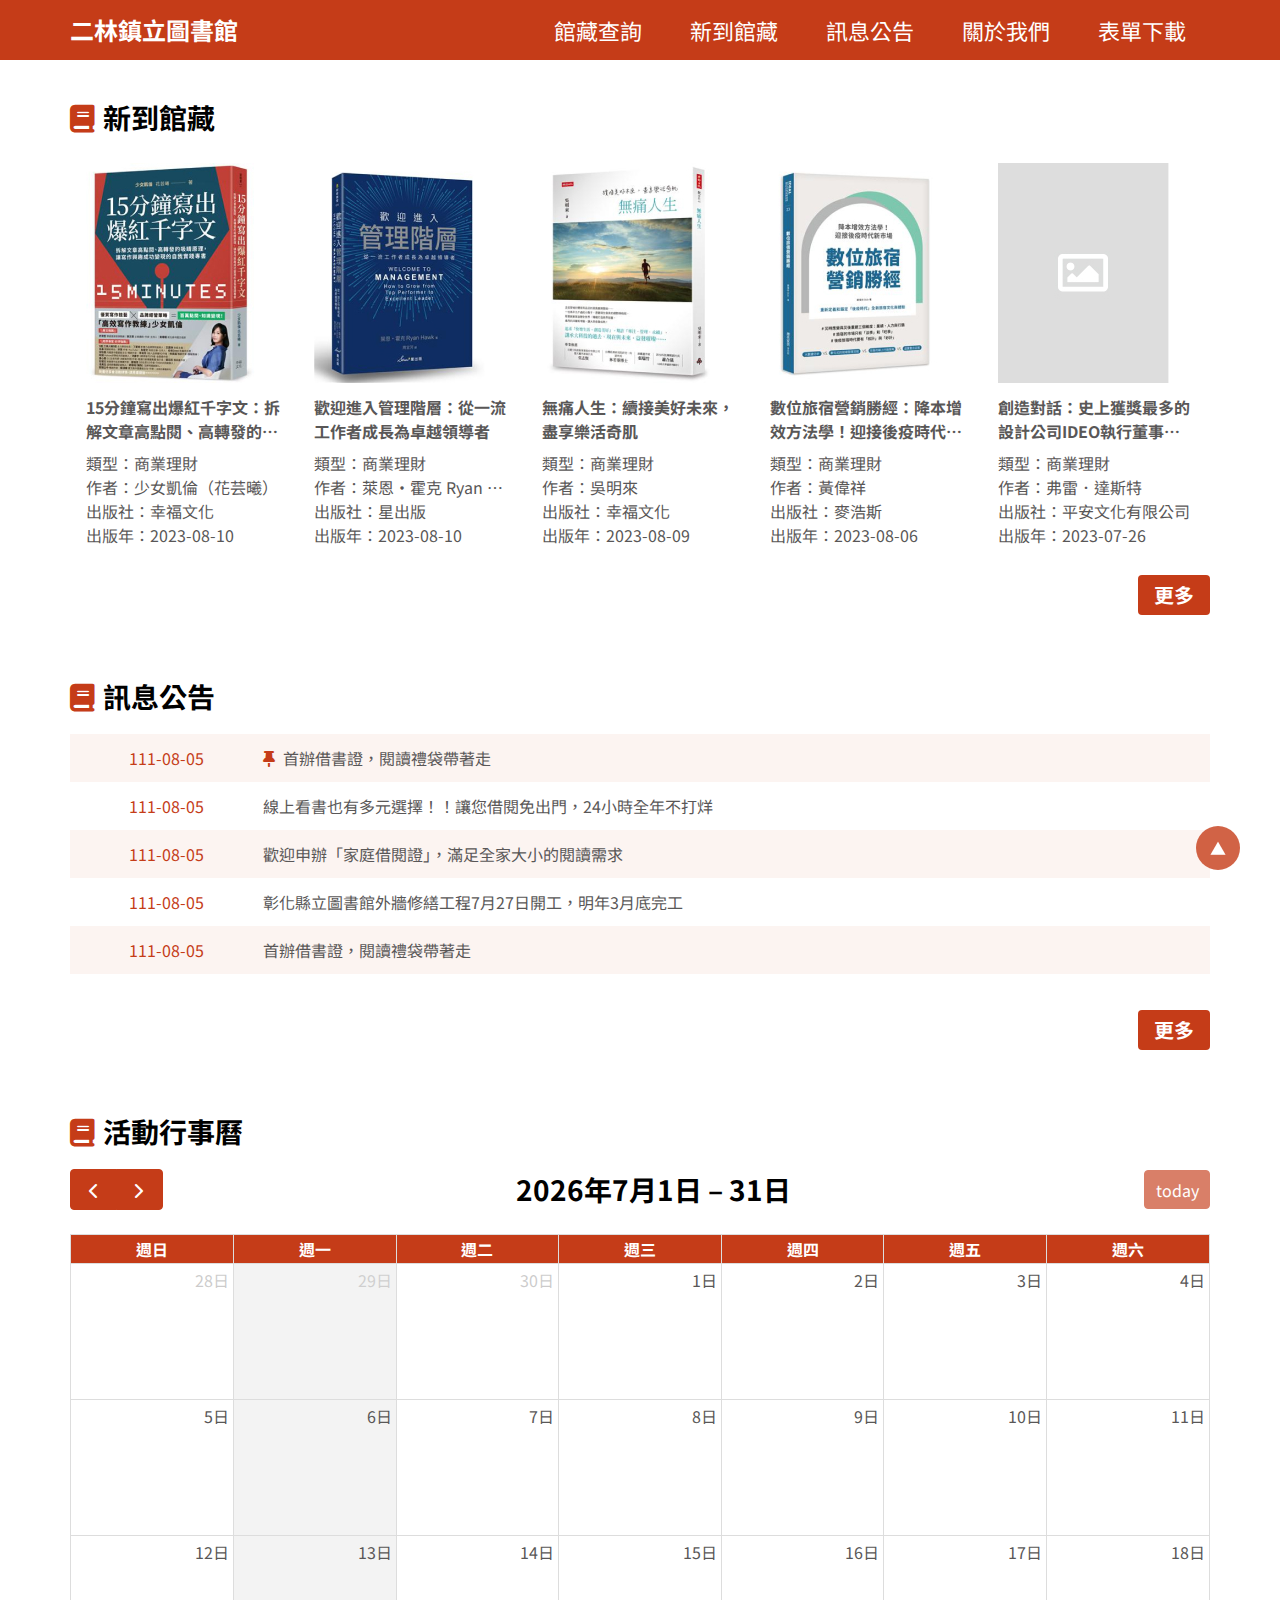
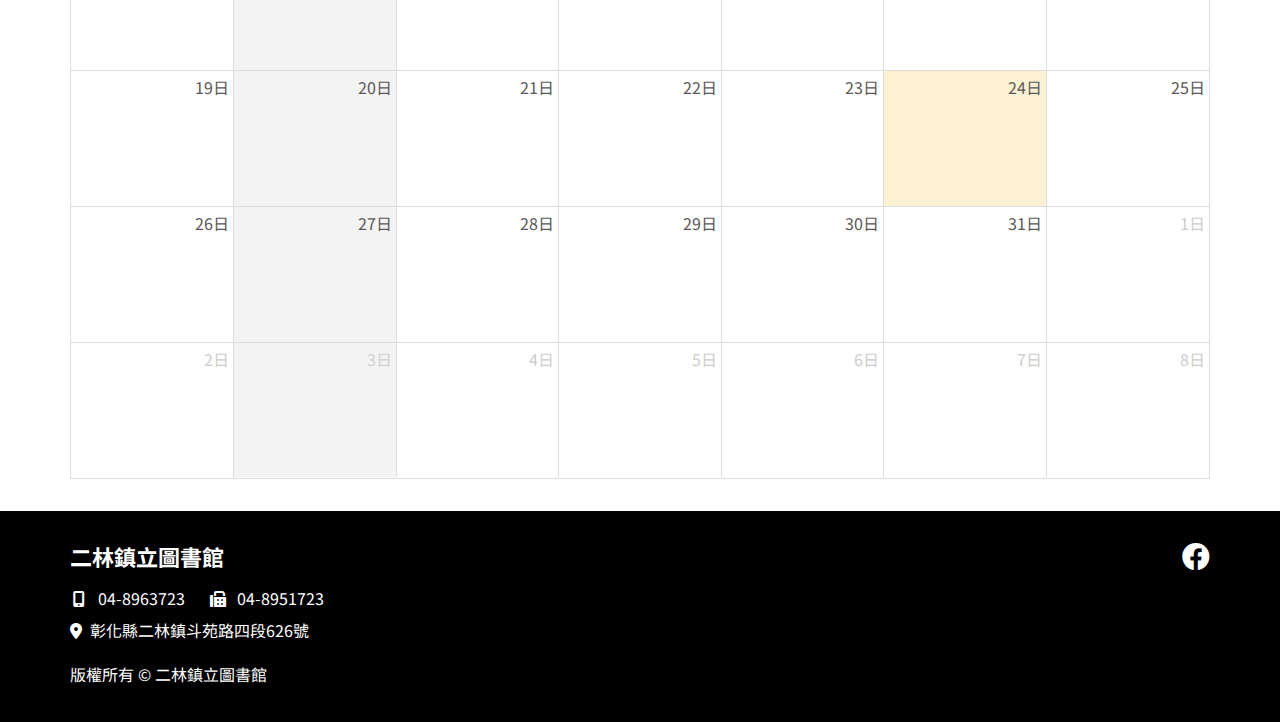
==== commit 004c0489: "1110-1720-index&news" ====
--- a/index.html
+++ b/index.html
@@ -22,7 +22,7 @@
             <div class="container">
                 <h2><i class="fas fa-book"></i>新到館藏</h2>
                 <div class="new-book-gp">
-                    <a class="block" href="book-info.html">
+                    <a class="block" href="book-info.html" title="館藏介紹">
                         <div class="top">
                             <img src="img/book1.jpg" alt="書籍封面">
                         </div>
@@ -34,11 +34,11 @@
                                 <p>類型：商業理財</p>
                                 <p class="ellipsis">作者：少女凱倫（花芸曦）</p>
                                 <p class="ellipsis">出版社：幸福文化</p>
-                                <p>出版年：2022-08-10</p>
-                            </div>
-                        </div>
-                    </a>
-                    <a class="block" href="book-info.html">
+                                <p>出版年：2023-08-10</p>
+                            </div>
+                        </div>
+                    </a>
+                    <a class="block" href="book-info.html" title="館藏介紹">
                         <div class="top">
                             <img src="img/book2.jpg" alt="書籍封面">
                         </div>
@@ -50,11 +50,11 @@
                                 <p>類型：商業理財</p>
                                 <p class="ellipsis">作者：萊恩・霍克 Ryan Hawk</p>
                                 <p class="ellipsis">出版社：星出版</p>
-                                <p>出版年：2022-08-10</p>
-                            </div>
-                        </div>
-                    </a>
-                    <a class="block" href="book-info.html">
+                                <p>出版年：2023-08-10</p>
+                            </div>
+                        </div>
+                    </a>
+                    <a class="block" href="book-info.html" title="館藏介紹">
                         <div class="top">
                             <img src="img/book3.jpg" alt="書籍封面">
                         </div>
@@ -66,11 +66,11 @@
                                 <p>類型：商業理財</p>
                                 <p class="ellipsis">作者：吳明來</p>
                                 <p class="ellipsis">出版社：幸福文化</p>
-                                <p>出版年：2022-08-09</p>
-                            </div>
-                        </div>
-                    </a>
-                    <a class="block" href="book-info.html">
+                                <p>出版年：2023-08-09</p>
+                            </div>
+                        </div>
+                    </a>
+                    <a class="block" href="book-info.html" title="館藏介紹">
                         <div class="top">
                             <img src="img/book4.jpg" alt="書籍封面">
                         </div>
@@ -82,11 +82,11 @@
                                 <p>類型：商業理財</p>
                                 <p class="ellipsis">作者：黃偉祥</p>
                                 <p class="ellipsis">出版社：麥浩斯</p>
-                                <p>出版年：2022-08-06</p>
-                            </div>
-                        </div>
-                    </a>
-                    <a class="block" href="book-info.html">
+                                <p>出版年：2023-08-06</p>
+                            </div>
+                        </div>
+                    </a>
+                    <a class="block" href="book-info.html" title="館藏介紹">
                         <div class="top">
                             <img src="img/noimg.jpg" alt="書籍封面">
                         </div>
@@ -98,14 +98,63 @@
                                 <p>類型：商業理財</p>
                                 <p class="ellipsis">作者：弗雷．達斯特</p>
                                 <p class="ellipsis">出版社：平安文化有限公司</p>
-                                <p>出版年：2022-07-26</p>
+                                <p>出版年：2023-07-26</p>
                             </div>
                         </div>
                     </a>
                 </div>
                 <div class="w-100 text-end">
-                    <button type="button" onclick="javascript:location.href='book-info.html'">更多</button>
+                    <button type="button" onclick="javascript:location.href='new-book.html'">更多</button>
                 </div>
+            </div>
+        </section>
+        <!-- 訊息公告 -->
+        <section class="news">
+            <div class="container">
+                <h2><i class="fas fa-book"></i>訊息公告</h2>
+                <div class="new list1 active-list">
+                    <div class="list color1">
+                        <span>111-08-05</span>
+                        <a href="news-post.html">
+                            <p><i class="fas fa-thumbtack"></i>首辦借書證，閱讀禮袋帶著走</p>
+                        </a>
+                    </div>
+                    <div class="list white">
+                        <span>111-08-05</span>
+                        <a href="news-post.html">
+                            <p>線上看書也有多元選擇！！讓您借閱免出門，24小時全年不打烊</p>
+                        </a>
+                    </div>
+                    <div class="list color1">
+                        <span>111-08-05</span>
+                        <a href="news-post.html">
+                            <p>歡迎申辦「家庭借閱證」，滿足全家大小的閱讀需求</p>
+                        </a>
+                    </div>
+                    <div class="list white">
+                        <span>111-08-05</span>
+                        <a href="news-post1.html">
+                            <p>彰化縣立圖書館外牆修繕工程7月27日開工，明年3月底完工</p>
+                        </a>
+                    </div>
+                    <div class="list color1">
+                        <span>111-08-05</span>
+                        <a href="news-post.html">
+                            <p>首辦借書證，閱讀禮袋帶著走</p>
+                        </a>
+                    </div>
+                </div>
+
+                <div class="w-100 text-end">
+                    <button type="button" onclick="javascript:location.href='news.html'">更多</button>
+                </div>
+            </div>
+        </section>
+        <!-- 活動行事曆 -->
+        <section class="content-calendar">
+            <div class="container">
+                <h2><i class="fas fa-book"></i>活動行事曆</h2>
+                <div id="Demo_Calendar" class="fullCalendar"></div>
             </div>
         </section>
     </main>
@@ -127,6 +176,143 @@
         });
     </script>
 
+    <!-- fullCalendar v6.1.9 -->
+    <script src="js/index.global.min.js"></script>
+    <script>
+        $(function () {
+            var calendarEl = document.getElementById('Demo_Calendar');
+
+            var calendar = new FullCalendar.Calendar(calendarEl, {
+                locale: 'zh-tw',
+                timezone: "Asia/Taiwan",
+                initialView: 'dayGridMonth',
+                titleFormat: { // will produce something like "Tuesday, September 18, 2018"
+                    month: 'long',
+                    year: 'numeric',
+                    day: 'numeric',
+                    // weekday: 'long'
+                },
+                // month: 'long',
+                // hour: 'numeric',
+                // minute: '2-digit',
+                // omitZeroMinute: true,
+                // meridiem: 'narrow',
+                // initialDate: '2021-03-07', //new Date(),//初始化時間
+
+
+                // 標頭顯示-月
+                headerToolbar: {
+                    left: 'prev,next',
+                    center: 'title',
+                    right: 'today'
+                },
+
+                // 工作日設定，非工時有底色遮蔽
+                businessHours: {
+                    // By default, Monday-Friday, 9am-5pm.
+                    // days of week. an array of zero-based day of week integers (0=Sunday)
+                    daysOfWeek: [ 2, 3, 4, 5,6,0],
+                    startTime: '0:00',
+                    endTime: '24:00',
+                },
+                // 遮蔽非當月的日期
+                // showNonCurrentDates:false,
+
+
+                dateClick: function (info) {
+                    alert('Clicked on: ' + info.dateStr + ":" + info.view.type);
+
+                },
+                eventMouseover: function (event, jsEvent, view) {
+
+                },
+                eventMouseEnter: function (event) {
+
+                },
+                eventDidMount: function (info) {
+
+                },
+                eventClick: function (info) {
+                    info.jsEvent.preventDefault();
+                    alert('Event: ' + info.event.title + ":" + info.event.id);
+
+                    if (info.event.url) {
+                        eval(info.event.url);
+                    }
+
+                    // change the border color just for fun
+                    // info.el.style.borderColor = 'red';
+                },
+                // eventTimeFormat: {
+                //   hour: 'numeric',
+                //   minute: '2-digit',
+                //   omitZeroMinute: true,
+                //   meridiem: 'narrow'
+                // },
+                events:
+                    [
+
+                        {
+                            "title": "林老師快樂說故事〜999隻青蛙",
+                            "start": "2023-11-14 14:00:00",
+                            "end": "2023-11-14 16:00:00"
+                        },
+                        {
+                            "title": "【品閱晚美人生】樂齡主題書展",
+                            "start": "2023-11-15",
+                            "end": "2023-11-18",
+                            "color": "#ffcabd",
+                            "textColor": "black",
+                        },
+                        {
+                            "title": "【品閱晚美人生】樂齡主題書展",
+                            "start": "2023-11-30 09:00:00",
+                            "end": "2023-11-30 11:00:00"
+                        },
+                        {
+                            "title": "【多出來的那個人，是誰？】青少年主題書展",
+                            "start": "2023-11-24 14:00:00",
+                            "end": "2023-11-24 16:00:00"
+                        },
+                        {
+                            "title": "「書香彰化-與大師有約」專題講座",
+                            "start": "2023-11-11",
+                            "end": "2023-11-11",
+                            "color": "transparent",
+                            "textColor": "black",
+                        },
+                        {
+                            "title": "「書香彰化-與大師有約」專題講座",
+                            "start": "2023-11-04 09:00:00",
+                            "end": "2023-11-04 10:00:00",
+                        },
+                        // {
+                        //     // 背景色
+                        //     "start": "2023-11-08",
+                        //     "end": "2023-11-10",
+                        //     'display': 'background',
+                        //     'backgroundColor': '#F09C86',
+                        // },
+                        // {
+                        //     // 背景色
+                        //     "start": "2023-11-13",
+                        //     "end": "2023-11-15",
+                        //     'display': 'background',
+                        //     'backgroundColor': '#F09C86',
+                        // },
+
+                    ],
+                eventTimeFormat: { // like '14:30:00'
+                    hour: '2-digit',
+                    minute: '2-digit',
+                    hour12: false,
+                },
+            });
+            calendar.render();
+        });
+
+    </script>
+
 </body>
 
 </html>--- a/scss/style.css
+++ b/scss/style.css
@@ -10,7 +10,7 @@
   width: 100%;
   max-width: 1140px;
   margin: auto;
-  padding: 40px 0 56px 0;
+  padding: 32px 0 32px 0;
 }
 @media (max-width: 1024px) {
   * .container {
@@ -21,6 +21,7 @@
 @media (max-width: 768px) {
   * .container {
     padding: 32px;
+    padding-top: 24px;
   }
 }
 @media (max-width: 568px) {
@@ -54,6 +55,9 @@
 }
 * #AZ {
   color: transparent;
+  position: absolute;
+  left: -10%;
+  top: 0;
 }
 * #AZ:focus {
   position: absolute;
@@ -65,28 +69,28 @@
 }
 * h1 {
   font-size: 1.875rem;
-  color: #C53C18;
+  color: black;
   padding: 0;
   margin: 0;
   line-height: 1.25;
 }
 * h2 {
   font-size: 1.75rem;
-  color: #C53C18;
+  color: black;
   padding: 0;
   margin: 0;
   line-height: 1.25;
 }
 * h3 {
   font-size: 1.5rem;
-  color: #C53C18;
+  color: black;
   padding: 0;
   margin: 0;
   line-height: 1.25;
 }
 * h4 {
   font-size: 1.375rem;
-  color: #C53C18;
+  color: black;
   padding: 0;
   margin: 0;
   line-height: 1.25;
@@ -104,7 +108,7 @@
   padding: 0;
   margin: 0;
   line-height: 1.5;
-  font-weight: 500;
+  font-weight: normal;
   text-align: justify;
   word-wrap: break-word;
   word-break: break-all;
@@ -163,9 +167,8 @@
   overflow: hidden;
 }
 * hr {
-  border-top: 1px solid #F09C86;
-  margin: 0;
-  margin: auto;
+  border-top: 1px solid #8F8F8F;
+  margin: 12px auto;
 }
 * input[type=button],
 * select {
@@ -299,7 +302,6 @@
   -moz-user-select: none;
   user-select: none;
   font-size: 1.375rem;
-  line-height: 2.0625rem;
   display: inline-block;
   padding-left: 40px;
   padding-right: 20px;
@@ -358,7 +360,6 @@
   -moz-user-select: none;
   user-select: none;
   font-size: 1.375rem;
-  line-height: 2.0625rem;
   display: inline-block;
   padding-left: 40px;
   padding-right: 20px;
@@ -497,17 +498,17 @@
 * button .fas {
   margin-right: 20px;
 }
-* .bg-green {
-  background-color: #90c541;
+* .bg-color2 {
+  background-color: #E9C65D;
 }
 * .btn-outline {
   padding: 4px 16px;
   background-color: transparent;
   border: solid 1px #C53C18;
-  font-size: 1.375rem;
+  font-size: 1.25rem;
   color: #C53C18;
   font-weight: bold;
-  border-radius: 8px;
+  border-radius: 4px;
 }
 @media (max-width: 568px) {
   * .btn-outline {
@@ -515,8 +516,8 @@
   }
 }
 * .btn-outline:hover {
-  background-color: black;
-  box-shadow: black 0 0 0 1px;
+  background-color: #75240F;
+  border: solid 1px #75240F;
   color: white;
   transition-duration: 0.5s;
 }
@@ -830,8 +831,8 @@
 * .pagination {
   width: 100%;
   display: flex;
-  justify-content: flex-end;
-  margin-top: 36px;
+  justify-content: center;
+  margin: 36px 0;
   white-space: nowrap;
   flex-direction: row;
 }
@@ -857,7 +858,6 @@
   border: solid 1px #F09C86;
   margin: -2px;
   font-size: 1rem;
-  line-height: 3rem;
   color: #C53C18;
 }
 @media (max-width: 375px) {
@@ -873,15 +873,20 @@
   }
 }
 * .pagination ul li a:hover {
-  background-color: #F09C86;
+  background-color: #FCF4F1;
+}
+* .pagination ul li a i {
+  font-size: 1rem;
+  color: #C53C18;
+  margin: 0;
 }
 * .pagination ul li .active {
   background-color: #C53C18;
   color: white;
-}
-* .pagination ul li .fas {
-  font-size: 1rem;
-  color: #C53C18;
+  border: solid 1px #C53C18;
+}
+* .pagination ul li .active:hover {
+  background-color: #C53C18;
 }
 
 body.modal-open {
@@ -909,9 +914,13 @@
 }
 body .navbar {
   padding: 0;
+  height: 60px;
+}
+body .navbar .mainMenu {
+  height: inherit;
 }
 body .navbar .mainMenu .pc {
-  height: 60px;
+  height: inherit;
   position: fixed;
   top: 0px;
   left: 0;
@@ -930,6 +939,7 @@
   padding: 0;
   margin: 0;
   width: 1140px;
+  height: inherit;
   display: flex;
   justify-content: space-between;
 }
@@ -978,6 +988,9 @@
   margin: 0;
 }
 body .navbar .mainMenu .pc .container .navbar-R a .titile:hover {
+  border-bottom: solid 3px white;
+}
+body .navbar .mainMenu .pc .container .navbar-R a .active {
   border-bottom: solid 3px white;
 }
 body .navbar .mainMenu .pc .container .navbar-R .nav-function {
@@ -1005,7 +1018,6 @@
 body .navbar .mainMenu .pc .container .navbar-R .nav-list .title {
   margin: 0;
   padding: 0;
-  line-height: 3.4375rem;
   color: white;
 }
 body .navbar .mainMenu .pc .container .navbar-R .nav-list .title:hover {
@@ -1105,15 +1117,26 @@
 body .footer {
   width: 100%;
   background-color: black;
+  position: relative;
 }
 body .footer .container {
   display: flex;
+}
+@media (max-width: 568px) {
+  body .footer .container {
+    flex-wrap: wrap;
+  }
 }
 body .footer .container .contact {
   width: 80%;
 }
+@media (max-width: 568px) {
+  body .footer .container .contact {
+    width: 100%;
+  }
+}
 body .footer .container .contact h4 {
-  width: 100%;
+  width: initial;
   color: white;
   margin-bottom: 12px;
 }
@@ -1149,9 +1172,21 @@
 body .footer .container .contact .text-gp .copyright {
   margin-top: 12px;
 }
+body .footer .container .contact .text-gp a {
+  color: white;
+  line-height: 2;
+  display: inline-block;
+}
 body .footer .container .link {
   width: 20%;
   text-align: right;
+}
+@media (max-width: 568px) {
+  body .footer .container .link {
+    width: 100%;
+    text-align: left;
+    margin-top: 20px;
+  }
 }
 body .footer .container .link i {
   font-size: 1.75rem;
@@ -1372,15 +1407,27 @@
 }
 body .new {
   display: none;
+  margin-top: 20px;
+  margin-bottom: 36px;
 }
 body .active-list {
   display: block;
 }
 body .new-btn {
-  margin-bottom: 20px;
+  margin: 20px 0;
+}
+@media (max-width: 568px) {
+  body .new-btn {
+    margin-bottom: 0;
+  }
 }
 body .new-btn button {
+  margin: 0;
   margin-right: 12px;
+}
+body .new-btn .active-btn {
+  background-color: #C53C18;
+  color: white;
 }
 body .list {
   display: flex;
@@ -1394,10 +1441,39 @@
     flex-wrap: wrap;
   }
 }
+body .list span {
+  width: 15%;
+  color: #C53C18;
+  text-align: center;
+  padding-right: 32px;
+}
+@media (max-width: 768px) {
+  body .list span {
+    width: 20%;
+  }
+}
+@media (max-width: 568px) {
+  body .list span {
+    width: 100%;
+    margin-bottom: 4px;
+    padding-right: 0;
+    text-align: left;
+  }
+}
 body .list a {
+  width: 80%;
   color: #595757;
   font-size: 1rem;
-  line-height: 2rem;
+}
+@media (max-width: 768px) {
+  body .list a {
+    width: 80%;
+  }
+}
+@media (max-width: 568px) {
+  body .list a {
+    width: 100%;
+  }
 }
 body .list a i {
   color: #C53C18;
@@ -1419,23 +1495,14 @@
   color: white;
   font-weight: bold;
 }
-body .blue {
+body .color1 {
   background-color: #FCF4F1;
 }
-body .green {
+body .color2 {
   background-color: #e9f3d9;
 }
 body .white {
   background-color: white;
-}
-body span {
-  margin-right: 8px;
-}
-@media (max-width: 568px) {
-  body span {
-    width: 100%;
-    margin-bottom: 4px;
-  }
 }
 body .info-top {
   margin-top: 60px;
@@ -1544,8 +1611,6 @@
   background-color: white;
   padding: 12px 0;
   margin: 0;
-  position: absolute;
-  top: 130px;
   left: 0;
 }
 @media (max-width: 1024px) {
@@ -1603,11 +1668,11 @@
   color: black;
 }
 body main {
-  padding-top: 80px;
+  padding-top: 8px;
 }
 @media (max-width: 768px) {
   body main {
-    padding-top: 60px;
+    padding-top: 0;
   }
 }
 body main .scroll-indicator-gp {
@@ -1640,8 +1705,87 @@
   color: black;
 }
 body main h2 i {
-  font-size: 1.5rem;
+  font-size: 1.75rem;
   color: #C53C18;
+}
+body main .content-calendar .fullCalendar {
+  margin-top: 20px;
+}
+body main .content-calendar button {
+  background-color: #C53C18 !important;
+  border: solid 1px #C53C18 !important;
+}
+body main .content-calendar table th {
+  background-color: #C53C18;
+}
+body main .content-calendar table th .fc-col-header-cell-cushion {
+  color: white;
+}
+body main .content-calendar table td {
+  background-color: white;
+}
+body main .content-calendar table td .fc-daygrid-dot-event {
+  align-items: baseline;
+}
+body main .content-calendar table td .fc-daygrid-event {
+  white-space: wrap;
+}
+body main .content-calendar table td .fc-daygrid-dot-event .fc-event-title,
+body main .content-calendar table td .fc-h-event .fc-event-title {
+  text-align: left !important;
+  display: -webkit-box;
+  -webkit-line-clamp: 2; /*行數*/
+  -webkit-box-orient: vertical;
+  overflow: hidden;
+}
+body main .content-calendar table td .fc .fc-daygrid-day-top {
+  flex-direction: row;
+}
+body main .content-calendar table td a {
+  color: black;
+  cursor: pointer;
+}
+body main .content-calendar table td .fc-daygrid-day-number {
+  color: #595757;
+}
+@media (max-width: 568px) {
+  body main .content-calendar {
+    /* calendar - month */
+    /* 預設scrollar */
+    /* tbody */
+  }
+  body main .content-calendar .fc-toolbar-chunk:nth-child(2) {
+    font-size: 0.875rem;
+    margin: 0 8px;
+  }
+  body main .content-calendar .fc-toolbar-chunk:nth-child(3) {
+    text-align: right;
+  }
+  body main .content-calendar .fc-toolbar-title {
+    width: 100%;
+    margin: 12px 0;
+  }
+  body main .content-calendar .fc-daygrid-dot-event {
+    flex-wrap: wrap;
+  }
+  body main .content-calendar .fc-view-harness {
+    margin-bottom: 40px;
+    height: 500px !important;
+  }
+  body main .content-calendar .fc-daygrid {
+    overflow: auto;
+  }
+  body main .content-calendar .fc-daygrid .fc-scroller.fc-scroller-liquid-absolute {
+    position: relative;
+  }
+  body main .content-calendar .fc-daygrid table.fc-scrollgrid {
+    width: auto;
+    min-height: 510px;
+  }
+  body main .content-calendar .fc-daygrid .fc-scrollgrid th,
+  body main .content-calendar .fc-daygrid .fc-scrollgrid td {
+    width: 100px;
+  }
 }
 body main .content-newbook .new-book-gp {
   margin: 12px 0;
@@ -1677,17 +1821,60 @@
 body main .content-newbook .new-book-gp .block .top {
   margin-bottom: 12px;
 }
-body main .content-newbook .new-book-gp .block .top img {
-  -o-object-fit: contain;
-     object-fit: contain;
+body main .content-newbook .new-book-gp .block .top a {
+  display: block;
+}
+body main .content-newbook .new-book-gp .block .top a img {
+  -o-object-fit: cover;
+     object-fit: cover;
   width: 100%;
   height: 100%;
   max-height: 220px;
+  background-color: #8F8F8F;
 }
 body main .content-newbook .new-book-gp .block .bottom .title {
   color: #595757;
   font-weight: bold;
   margin-bottom: 8px;
+  font-size: 1rem;
+}
+body main .content-news .post-gp {
+  margin-top: 12px;
+  display: flex;
+}
+body main .content-news .post-gp .icon-gp {
+  display: flex;
+  align-items: center;
+  margin-right: 20px;
+}
+body main .content-news .post-gp .icon-gp i {
+  color: #8F8F8F;
+  font-weight: normal;
+}
+body main .content-news .post-gp .icon-gp p {
+  color: #595757;
+}
+body main .content-news hr {
+  margin-bottom: 20px;
+}
+body main .content-news .text-gp {
+  margin-bottom: 36px;
+}
+body main .content-news .text-gp p {
+  line-height: 1.75;
+  margin-bottom: 20px;
+}
+body main .content-news .text-gp h3 {
+  margin-bottom: 8px;
+}
+body main .content-news .text-gp ul {
+  padding-left: 0;
+}
+body main .content-news .text-gp ul li {
+  list-style-type: none;
+}
+body main .content-news .text-gp ul li a {
+  line-height: 2;
 }
 body main .section-lightbox {
   display: flex;
@@ -1695,32 +1882,31 @@
   margin-top: 12px;
 }
 body main .section-lightbox .block {
-  width: 31%;
-  margin: 0;
-  padding: 0;
-  margin-right: 20px;
+  width: 25%;
+  margin: 0;
+  padding: 0;
   margin-bottom: 20px;
 }
 @media (max-width: 768px) {
   body main .section-lightbox .block {
-    width: 47%;
+    width: 33.3%;
   }
 }
 @media (max-width: 568px) {
   body main .section-lightbox .block {
-    width: 100%;
-    margin: 0;
+    width: 50%;
     margin-bottom: 12px;
   }
 }
 body main .section-lightbox .block a img {
-  width: 100%;
-  aspect-ratio: 16/9;
-  -o-object-fit: cover;
-     object-fit: cover;
+  width: 95%;
+  aspect-ratio: 4/3;
+  -o-object-fit: contain;
+     object-fit: contain;
   -o-object-position: center;
      object-position: center;
   margin: 0;
+  background-color: #8F8F8F;
 }
 body main .section-lightbox .block .title {
   font-size: 1.25rem;
@@ -1729,4 +1915,11 @@
   margin-top: 8px;
   line-height: 1.5;
   color: black;
+}
+body .lightbox:focus {
+  outline: unset !important;
+}
+body .lightbox .lb-nav a.lb-prev,
+body .lightbox .lb-nav a.lb-next {
+  width: 15%;
 }/*# sourceMappingURL=style.css.map */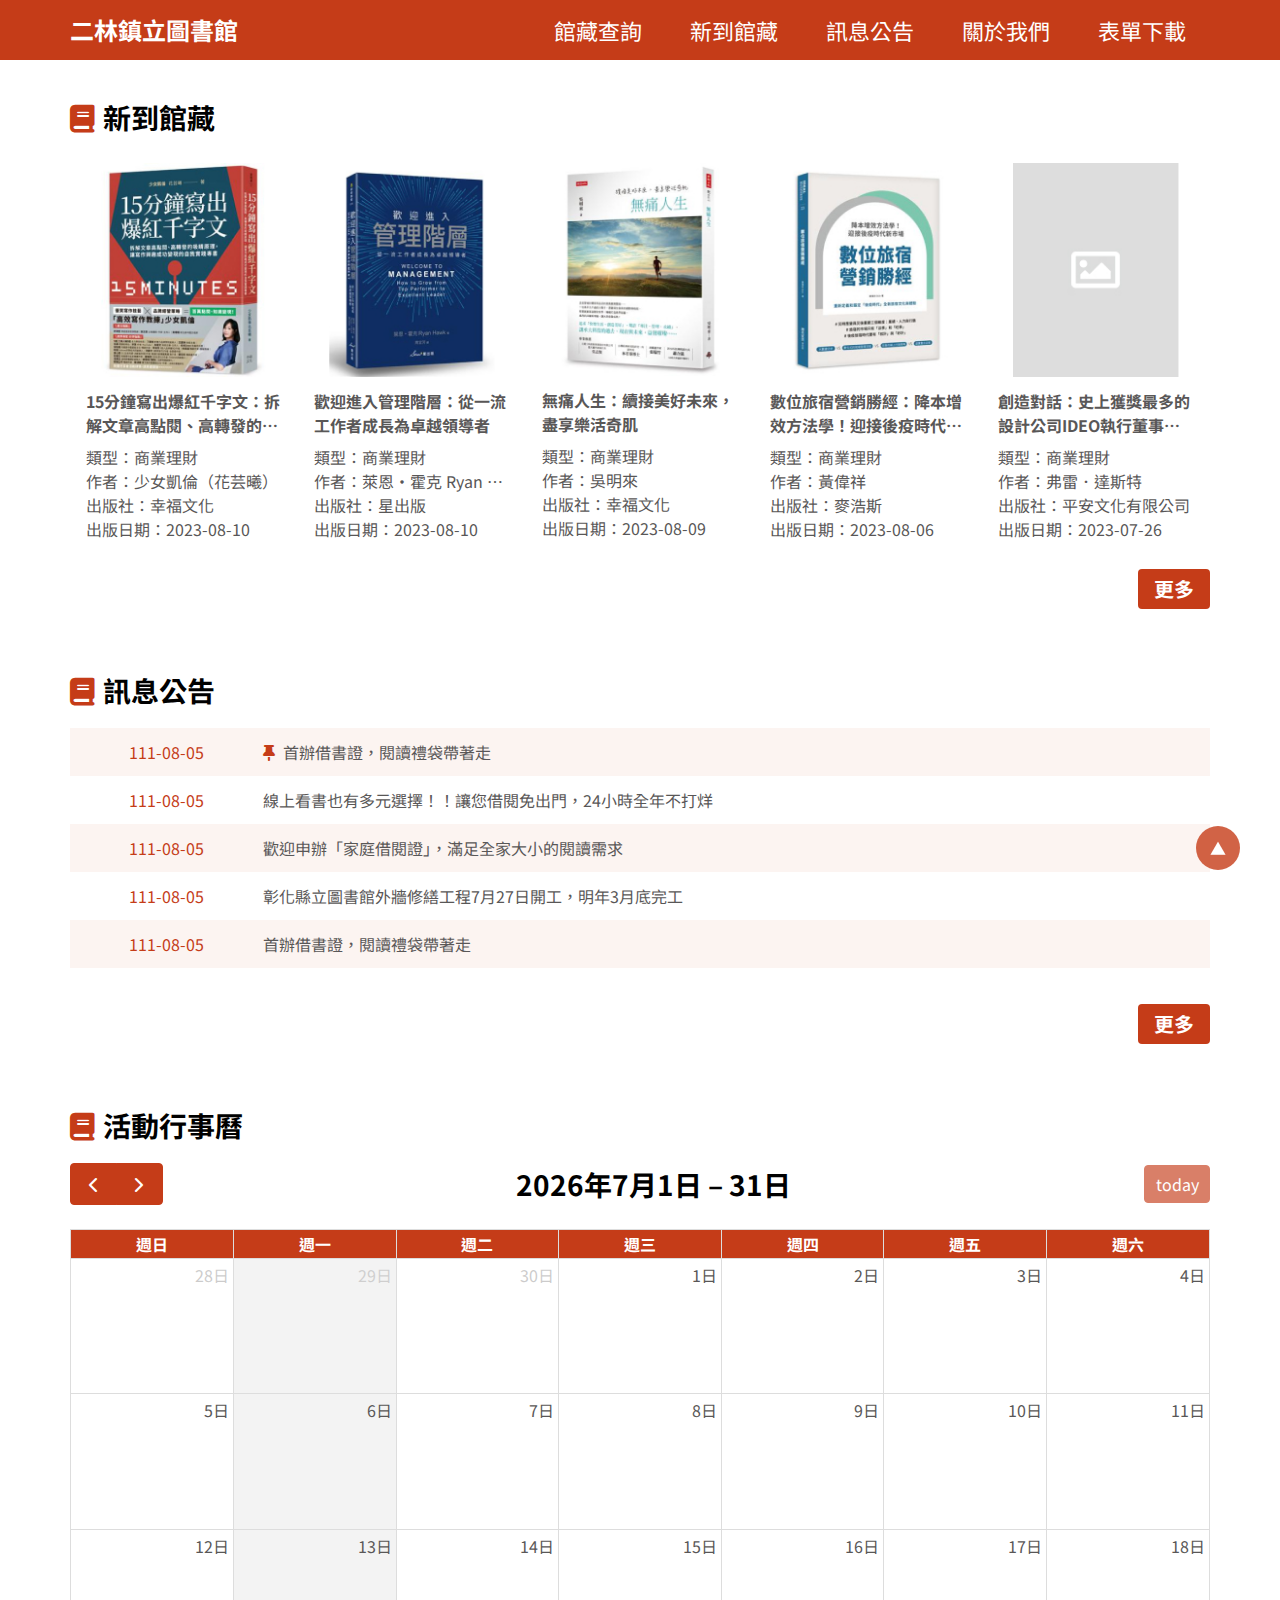
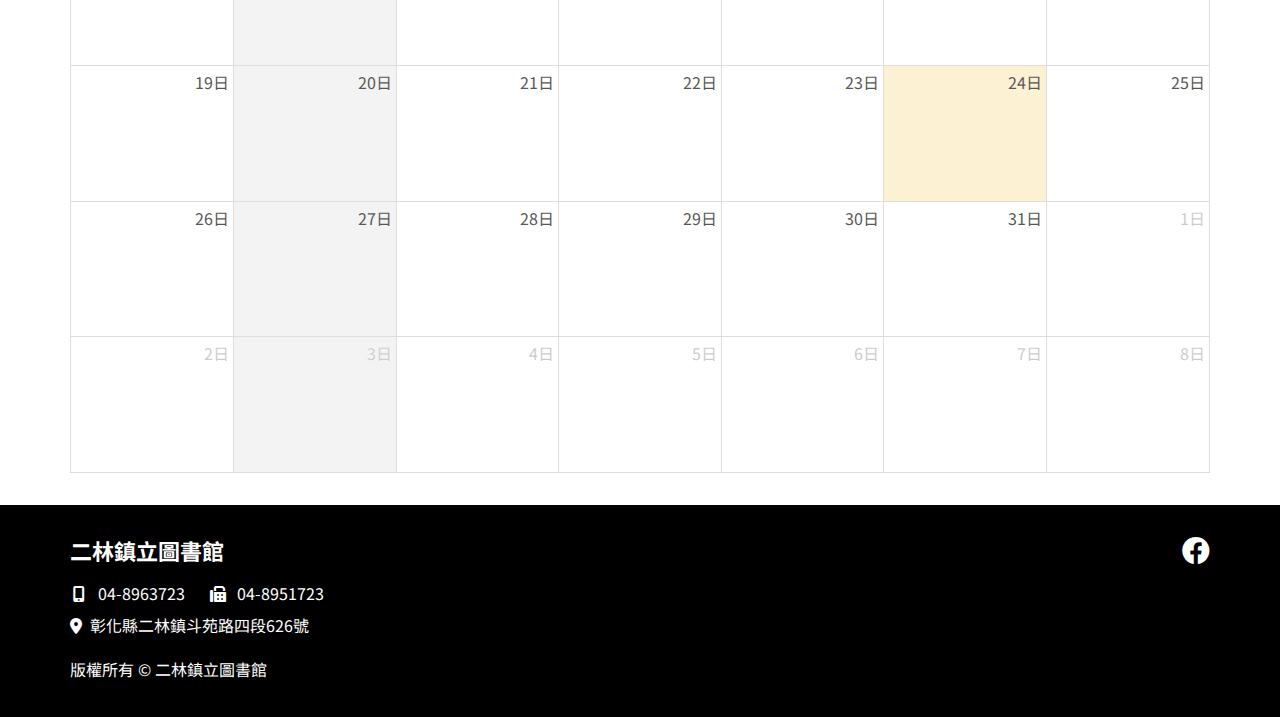
==== commit 8a7ea9bd: "1113-1730-search-book" ====
--- a/index.html
+++ b/index.html
@@ -34,7 +34,7 @@
                                 <p>類型：商業理財</p>
                                 <p class="ellipsis">作者：少女凱倫（花芸曦）</p>
                                 <p class="ellipsis">出版社：幸福文化</p>
-                                <p>出版年：2023-08-10</p>
+                                <p>出版日期：2023-08-10</p>
                             </div>
                         </div>
                     </a>
@@ -50,7 +50,7 @@
                                 <p>類型：商業理財</p>
                                 <p class="ellipsis">作者：萊恩・霍克 Ryan Hawk</p>
                                 <p class="ellipsis">出版社：星出版</p>
-                                <p>出版年：2023-08-10</p>
+                                <p>出版日期：2023-08-10</p>
                             </div>
                         </div>
                     </a>
@@ -66,7 +66,7 @@
                                 <p>類型：商業理財</p>
                                 <p class="ellipsis">作者：吳明來</p>
                                 <p class="ellipsis">出版社：幸福文化</p>
-                                <p>出版年：2023-08-09</p>
+                                <p>出版日期：2023-08-09</p>
                             </div>
                         </div>
                     </a>
@@ -82,7 +82,7 @@
                                 <p>類型：商業理財</p>
                                 <p class="ellipsis">作者：黃偉祥</p>
                                 <p class="ellipsis">出版社：麥浩斯</p>
-                                <p>出版年：2023-08-06</p>
+                                <p>出版日期：2023-08-06</p>
                             </div>
                         </div>
                     </a>
@@ -98,7 +98,7 @@
                                 <p>類型：商業理財</p>
                                 <p class="ellipsis">作者：弗雷．達斯特</p>
                                 <p class="ellipsis">出版社：平安文化有限公司</p>
-                                <p>出版年：2023-07-26</p>
+                                <p>出版日期：2023-07-26</p>
                             </div>
                         </div>
                     </a>
@@ -133,7 +133,7 @@
                     </div>
                     <div class="list white">
                         <span>111-08-05</span>
-                        <a href="news-post1.html">
+                        <a href="news-post.html">
                             <p>彰化縣立圖書館外牆修繕工程7月27日開工，明年3月底完工</p>
                         </a>
                     </div>
--- a/scss/style.css
+++ b/scss/style.css
@@ -169,6 +169,14 @@
 * hr {
   border-top: 1px solid #8F8F8F;
   margin: 12px auto;
+}
+* ::-moz-selection {
+  color: white;
+  background-color: #75240F;
+}
+* ::selection {
+  color: white;
+  background-color: #75240F;
 }
 * input[type=button],
 * select {
@@ -220,7 +228,7 @@
   color: #C53C18;
   font-size: 1.375rem;
   font-weight: bold;
-  padding: 0;
+  padding: 0 24px;
   text-decoration: none;
   margin: 12px 0;
   cursor: pointer;
@@ -1801,6 +1809,7 @@
 @media (max-width: 568px) {
   body main .content-newbook .new-book-gp {
     flex-wrap: wrap;
+    justify-content: space-between;
   }
 }
 body main .content-newbook .new-book-gp .block {
@@ -1814,23 +1823,23 @@
 }
 @media (max-width: 568px) {
   body main .content-newbook .new-book-gp .block {
-    width: 50%;
-    padding-bottom: 0;
+    width: 48%;
+    padding: 0;
+    margin-bottom: 20px;
   }
 }
 body main .content-newbook .new-book-gp .block .top {
   margin-bottom: 12px;
-}
-body main .content-newbook .new-book-gp .block .top a {
+  width: 100%;
   display: block;
-}
-body main .content-newbook .new-book-gp .block .top a img {
+  text-align: center;
+}
+body main .content-newbook .new-book-gp .block .top img {
   -o-object-fit: cover;
      object-fit: cover;
-  width: 100%;
-  height: 100%;
+  width: 85%;
+  height: 85%;
   max-height: 220px;
-  background-color: #8F8F8F;
 }
 body main .content-newbook .new-book-gp .block .bottom .title {
   color: #595757;
@@ -1862,19 +1871,92 @@
 }
 body main .content-news .text-gp p {
   line-height: 1.75;
-  margin-bottom: 20px;
+  margin-bottom: 16px;
 }
 body main .content-news .text-gp h3 {
   margin-bottom: 8px;
 }
 body main .content-news .text-gp ul {
   padding-left: 0;
+  list-style-position: inside;
 }
 body main .content-news .text-gp ul li {
+  color: #595757;
+  line-height: 1.75;
+}
+body main .content-news .text-gp ul.file-gp {
+  padding-left: 0;
+}
+body main .content-news .text-gp ul.file-gp li {
   list-style-type: none;
 }
-body main .content-news .text-gp ul li a {
+body main .content-news .text-gp ul.file-gp li a {
   line-height: 2;
+}
+body main .content-news .info-gp {
+  display: flex;
+  margin: 48px 0;
+}
+@media (max-width: 568px) {
+  body main .content-news .info-gp {
+    flex-wrap: wrap;
+    margin: 36px 0;
+  }
+}
+body main .content-news .info-gp .left {
+  width: 25%;
+}
+@media (max-width: 1024px) {
+  body main .content-news .info-gp .left {
+    width: 30%;
+  }
+}
+@media (max-width: 768px) {
+  body main .content-news .info-gp .left {
+    width: 40%;
+  }
+}
+@media (max-width: 568px) {
+  body main .content-news .info-gp .left {
+    width: 100%;
+  }
+}
+body main .content-news .info-gp .left img {
+  width: 100%;
+  height: 100%;
+  max-height: 220px;
+  -o-object-fit: contain;
+     object-fit: contain;
+}
+@media (max-width: 568px) {
+  body main .content-news .info-gp .left img {
+    margin-bottom: 20px;
+  }
+}
+body main .content-news .info-gp .right {
+  padding-left: 16px;
+}
+@media (max-width: 768px) {
+  body main .content-news .info-gp .right {
+    padding-left: 32px;
+  }
+}
+@media (max-width: 568px) {
+  body main .content-news .info-gp .right {
+    width: 100%;
+    padding-left: 0;
+  }
+}
+body main .content-news .info-gp .right .title {
+  font-size: 1.25rem;
+  margin-bottom: 12px;
+}
+body main .content-news .info-gp .right .text-gp {
+  margin-bottom: 0;
+}
+body main .content-news .info-gp .right .text-gp p {
+  line-height: 1.75;
+  margin-bottom: 0;
 }
 body main .section-lightbox {
   display: flex;
@@ -1916,6 +1998,29 @@
   line-height: 1.5;
   color: black;
 }
+body main .content-search-book .form {
+  background-color: #FCF4F1;
+  padding: 40px 64px;
+  border-radius: 12px;
+  margin: 36px 0;
+}
+body main .content-search-book .form .form-gp {
+  display: flex;
+  align-items: center;
+  margin-bottom: 12px;
+}
+body main .content-search-book .form .form-gp label {
+  width: 20%;
+}
+body main .content-search-book .form .form-gp input {
+  width: 80%;
+}
+body main .content-search-book .form .btn-tool {
+  text-align: center;
+}
+body main .content-search-book .form .btn-tool input {
+  margin: 0 4px;
+}
 body .lightbox:focus {
   outline: unset !important;
 }
